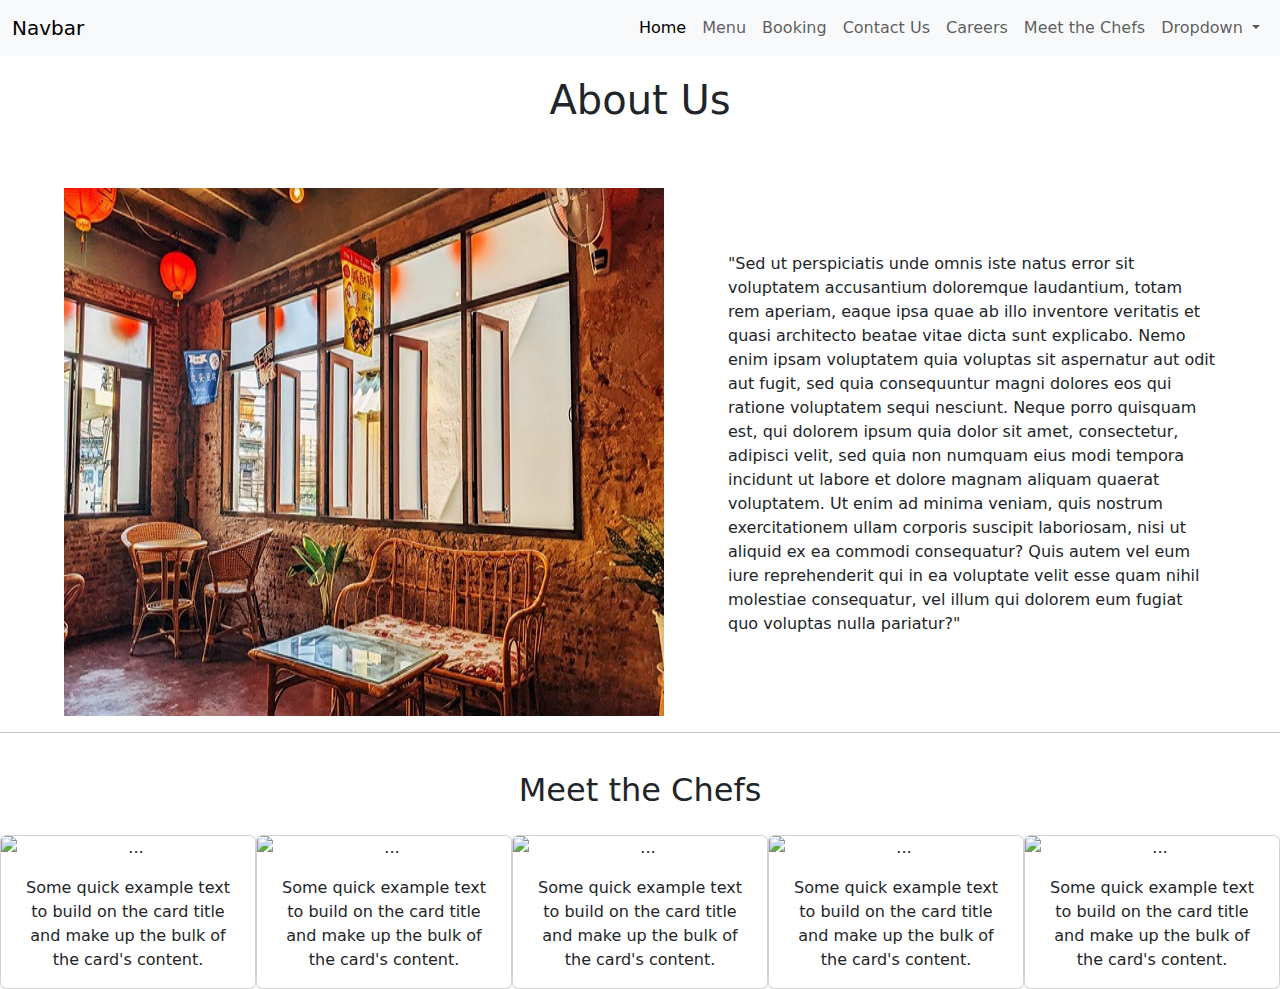
==== aboutus.html @ 8f41b7cf "About Us and Menu Page" ====
<!DOCTYPE html>
<html lang="en">

<head>
    <meta charset="UTF-8">
    <meta name="viewport" content="width=device-width, initial-scale=1.0">
    <title>Document</title>

    <!doctype html>
    <html lang="en">
    <link href="https://cdn.jsdelivr.net/npm/bootstrap@5.3.3/dist/css/bootstrap.min.css" rel="stylesheet"
        integrity="sha384-QWTKZyjpPEjISv5WaRU9OFeRpok6YctnYmDr5pNlyT2bRjXh0JMhjY6hW+ALEwIH" crossorigin="anonymous">
    <link rel="stylesheet" href="styles.css">
</head>

<body>
    <nav class="navbar navbar-expand-lg bg-body-tertiary ">
        <div class="container-fluid ">
          <a class="navbar-brand" href="#">Navbar</a>
          <button class="navbar-toggler" type="button" data-bs-toggle="collapse" data-bs-target="#navbarSupportedContent" aria-controls="navbarSupportedContent" aria-expanded="false" aria-label="Toggle navigation">
            <span class="navbar-toggler-icon"></span>
          </button>
          <div class="collapse navbar-collapse " id="navbarSupportedContent">
            <ul class="navbar-nav ms-auto mb-2 mb-lg-0 ">
              <li class="nav-item">
                <a class="nav-link active" aria-current="page" href="index.html">Home</a>
              </li>
              <li class="nav-item">
                <a class="nav-link" href="#">Menu</a>
              </li>
              <li class="nav-item">
                <a class="nav-link" href="#">Booking</a>
              </li>
              <li class="nav-item">
                <a class="nav-link" href="#">Contact Us</a>
              </li>
              <li class="nav-item">
                <a class="nav-link" href="#">Careers</a>
              </li>
              <li class="nav-item">
                <a class="nav-link" href="#">Meet the Chefs</a>
              </li>
              <li class="nav-item dropdown">
                <a class="nav-link dropdown-toggle" href="#" role="button" data-bs-toggle="dropdown" aria-expanded="false">
                  Dropdown
                </a>
                <ul class="dropdown-menu">
                  <li><a class="dropdown-item" href="#">Action</a></li>
                  <li><a class="dropdown-item" href="#">Another action</a></li>
                  <li><hr class="dropdown-divider"></li>
                  <li><a class="dropdown-item" href="#">Something else here</a></li>
                </ul>
              </li>
            </ul>
            
          </div>
        </div>
      </nav>
    
      <h1 id="about-us-title">About Us</h1>
    <!--main content-->
    <div id="aboutUs">
        <img src="images/restaurant.jpg" alt="" id="aboutUsRestaruant">
        <p>"Sed ut perspiciatis unde omnis iste natus error sit voluptatem accusantium doloremque laudantium, totam rem aperiam, eaque ipsa quae ab illo inventore veritatis et quasi architecto beatae vitae dicta sunt explicabo. Nemo enim ipsam voluptatem quia voluptas sit aspernatur aut odit aut fugit, sed quia consequuntur magni dolores eos qui ratione voluptatem sequi nesciunt. Neque porro quisquam est, qui dolorem ipsum quia dolor sit amet, consectetur, adipisci velit, sed quia non numquam eius modi tempora incidunt ut labore et dolore magnam aliquam quaerat voluptatem. Ut enim ad minima veniam, quis nostrum exercitationem ullam corporis suscipit laboriosam, nisi ut aliquid ex ea commodi consequatur? Quis autem vel eum iure reprehenderit qui in ea voluptate velit esse quam nihil molestiae consequatur, vel illum qui dolorem eum fugiat quo voluptas nulla pariatur?"</p>
    </div>

    <hr>
    <!--meet the chefs!-->
    <div id="meetTheChefs">
        <h2>Meet the Chefs</h2>
        <div id="chefs">
            <div class="card" style="width: 18rem;">
                <img src="..." class="card-img-top" alt="...">
                <div class="card-body">
                  <p class="card-text">Some quick example text to build on the card title and make up the bulk of the card's
                    content.</p>
                </div>
              </div>
              <div class="card" style="width: 18rem;">
                <img src="..." class="card-img-top" alt="...">
                <div class="card-body">
                  <p class="card-text">Some quick example text to build on the card title and make up the bulk of the card's
                    content.</p>
                </div>
              </div>
              <div class="card" style="width: 18rem;">
                <img src="..." class="card-img-top" alt="...">
                <div class="card-body">
                  <p class="card-text">Some quick example text to build on the card title and make up the bulk of the card's
                    content.</p>
                </div>
              </div>
              <div class="card" style="width: 18rem;">
                <img src="..." class="card-img-top" alt="...">
                <div class="card-body">
                  <p class="card-text">Some quick example text to build on the card title and make up the bulk of the card's
                    content.</p>
                </div>
              </div>
              <div class="card" style="width: 18rem;">
                <img src="..." class="card-img-top" alt="...">
                <div class="card-body">
                  <p class="card-text">Some quick example text to build on the card title and make up the bulk of the card's
                    content.</p>
                </div>
              </div>
        </div>
        
    </div>
      

    <script src="https://cdn.jsdelivr.net/npm/bootstrap@5.3.3/dist/js/bootstrap.bundle.min.js"
        integrity="sha384-YvpcrYf0tY3lHB60NNkmXc5s9fDVZLESaAA55NDzOxhy9GkcIdslK1eN7N6jIeHz"
        crossorigin="anonymous"></script>

    <script src="https://cdn.jsdelivr.net/npm/@popperjs/core@2.11.8/dist/umd/popper.min.js"
        integrity="sha384-I7E8VVD/ismYTF4hNIPjVp/Zjvgyol6VFvRkX/vR+Vc4jQkC+hVqc2pM8ODewa9r"
        crossorigin="anonymous"></script>
    <script src="https://cdn.jsdelivr.net/npm/bootstrap@5.3.3/dist/js/bootstrap.min.js"
        integrity="sha384-0pUGZvbkm6XF6gxjEnlmuGrJXVbNuzT9qBBavbLwCsOGabYfZo0T0to5eqruptLy"
        crossorigin="anonymous"></script>
</body>

</html>
---- styles.css ----
.navbar nav{
   flex-direction: column;
   justify-content: end;
}

.specials{
    display: flex;
    flex-direction: row;
    justify-content: space-between;
}

/*-----About Us Styles-----*/
#about-us-title{
    margin-top: 20px;
    text-align: center;
}
#aboutUs{
    display: flex;
    flex-direction: row;
    margin-top: 5%;
}

#aboutUs p{
    padding: 5%;
}

#aboutUs img{
    margin-left: 5%;
}

#meetTheChefs{
    margin-top: 3%;
    text-align: center;
}

#chefs{
    display: flex;
    flex-direction: row;
    justify-content: space-between;
}

/*-----Menu Styles-----*/
#menuCategories{
    text-align: center;
    margin: 5%;
   
}

#menuCategories button{
    margin: 15px;

}

#menu-appetizers, #menu-entrees, #menu-desserts, #menu-drinks, #menu-specials{
    display: flex;
    justify-content: space-evenly;
}

.menu-item{
    display: flex;
    flex-direction: row;
    border-left: green;
    justify-content: 1fr 2fr 1fr;
}

.menu-hr{
    border: none;
    border-top: 5px dotted black;
    width: 400px;
}

.price{
    margin-left:15px;
}

h2{
    text-align: center;
    margin-bottom: 2%;
}

.vl{
    border-left: 10px solid green;
    height: 500px;
    position: absolute;
    left: 50%;
    margin-left: -3px;
    top: 0;
}
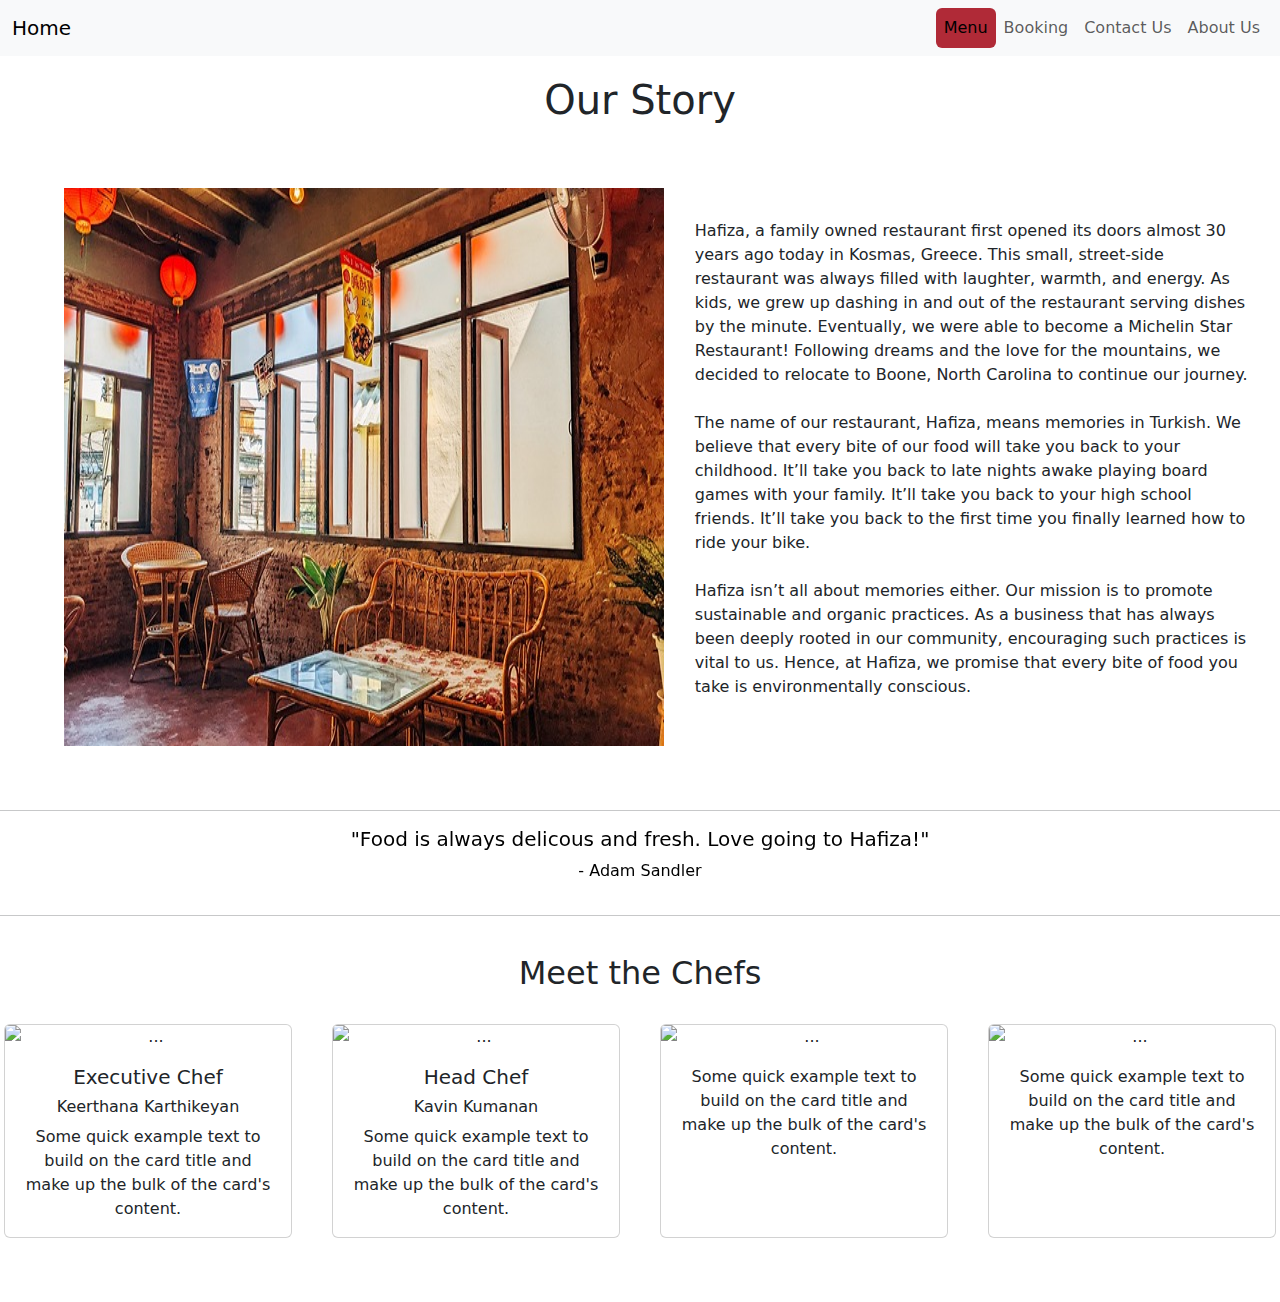
==== commit f809e3de: "Major Updates" ====
--- a/aboutus.html
+++ b/aboutus.html
@@ -14,78 +14,110 @@
 </head>
 
 <body>
-    <nav class="navbar navbar-expand-lg bg-body-tertiary ">
-        <div class="container-fluid ">
-          <a class="navbar-brand" href="#">Navbar</a>
-          <button class="navbar-toggler" type="button" data-bs-toggle="collapse" data-bs-target="#navbarSupportedContent" aria-controls="navbarSupportedContent" aria-expanded="false" aria-label="Toggle navigation">
-            <span class="navbar-toggler-icon"></span>
-          </button>
-          <div class="collapse navbar-collapse " id="navbarSupportedContent">
-            <ul class="navbar-nav ms-auto mb-2 mb-lg-0 ">
-              <li class="nav-item">
-                <a class="nav-link active" aria-current="page" href="index.html">Home</a>
-              </li>
-              <li class="nav-item">
-                <a class="nav-link" href="#">Menu</a>
-              </li>
-              <li class="nav-item">
-                <a class="nav-link" href="#">Booking</a>
-              </li>
-              <li class="nav-item">
-                <a class="nav-link" href="#">Contact Us</a>
-              </li>
-              <li class="nav-item">
-                <a class="nav-link" href="#">Careers</a>
-              </li>
-              <li class="nav-item">
-                <a class="nav-link" href="#">Meet the Chefs</a>
-              </li>
-              <li class="nav-item dropdown">
-                <a class="nav-link dropdown-toggle" href="#" role="button" data-bs-toggle="dropdown" aria-expanded="false">
-                  Dropdown
-                </a>
-                <ul class="dropdown-menu">
-                  <li><a class="dropdown-item" href="#">Action</a></li>
-                  <li><a class="dropdown-item" href="#">Another action</a></li>
-                  <li><hr class="dropdown-divider"></li>
-                  <li><a class="dropdown-item" href="#">Something else here</a></li>
-                </ul>
-              </li>
-            </ul>
-            
+  <nav class="navbar navbar-expand-lg bg-body-tertiary">
+    <div class="container-fluid">
+      <a class="navbar-brand" href="index.html">Home</a>
+      <button class="navbar-toggler" type="button" data-bs-toggle="collapse" data-bs-target="#navbarNav" aria-controls="navbarNav" aria-expanded="false" aria-label="Toggle navigation">
+        <span class="navbar-toggler-icon"></span>
+      </button>
+      <div class="collapse navbar-collapse justify-content-end" id="navbarNav">
+        <ul class="navbar-nav nav justify-content-end">
+          <li class="nav-item">
+            <a class="nav-link active btn btn-danger" aria-current="page" href="menu.html">Menu</a>
+          </li>
+          <li class="nav-item">
+            <a class="nav-link btn btn-danger" href="book.html">Booking</a>
+          </li>
+          <li class="nav-item">
+            <a class="nav-link btn btn-danger" href="contact.html"> Contact Us</a>
+          </li>
+          <li class="nav-item">
+            <a class="nav-link btn btn-danger" href="aboutus.html"> About Us</a>
+          </li>
+        </ul>
+      </div>
+    </div>
+  </nav>
+    
+      <h1 id="about-us-title">Our Story</h1>
+    <!-- main content-->
+    <div id="aboutUs">
+        <img src="images/restaurant.jpg" alt="" id="aboutUsRestaruant">
+        <div>
+          <p>Hafiza, a family owned restaurant first opened its doors almost 30 years ago today in Kosmas, Greece. This small, street-side restaurant was always filled with laughter, warmth, and energy. As kids, we grew up dashing in and out of the restaurant serving dishes by the minute. Eventually, we were able to become a Michelin Star Restaurant! Following dreams and the love for the mountains, we decided to relocate to Boone, North Carolina to continue our journey. 
+            <br>
+            <br>
+            The name of our restaurant, Hafiza, means memories in Turkish. We believe that every bite of our food will take you back to your childhood. It’ll take you back to late nights awake playing board games with your family. It’ll take you back to your high school friends. It’ll take you back to the first time you finally learned how to ride your bike.
+            <br>
+            <br>
+            Hafiza isn’t all about memories either. Our mission is to promote sustainable and organic practices. As a business that has always been deeply rooted in our community, encouraging such practices is vital to us. Hence, at Hafiza, we promise that every bite of food you take is environmentally conscious. 
+        </div>
+        
+
+    </div>
+    <br>
+    <br>
+    <hr>
+
+    <div id="carouselExampleAutoplaying" class="carousel slide" data-bs-ride="carousel">
+      <div class="carousel-inner">
+        <div class="carousel-item" data-bs-interval="3000">
+          <div class="carousel-caption d-md-block">
+            <h5>Every time I visit Hafiza, I leave smiling thinking about one old memory or another. The food here is no joke! I definitely recommend.</h5>
+            <p>- Jane Doe</p>
           </div>
         </div>
-      </nav>
-    
-      <h1 id="about-us-title">About Us</h1>
-    <!--main content-->
-    <div id="aboutUs">
-        <img src="images/restaurant.jpg" alt="" id="aboutUsRestaruant">
-        <p>"Sed ut perspiciatis unde omnis iste natus error sit voluptatem accusantium doloremque laudantium, totam rem aperiam, eaque ipsa quae ab illo inventore veritatis et quasi architecto beatae vitae dicta sunt explicabo. Nemo enim ipsam voluptatem quia voluptas sit aspernatur aut odit aut fugit, sed quia consequuntur magni dolores eos qui ratione voluptatem sequi nesciunt. Neque porro quisquam est, qui dolorem ipsum quia dolor sit amet, consectetur, adipisci velit, sed quia non numquam eius modi tempora incidunt ut labore et dolore magnam aliquam quaerat voluptatem. Ut enim ad minima veniam, quis nostrum exercitationem ullam corporis suscipit laboriosam, nisi ut aliquid ex ea commodi consequatur? Quis autem vel eum iure reprehenderit qui in ea voluptate velit esse quam nihil molestiae consequatur, vel illum qui dolorem eum fugiat quo voluptas nulla pariatur?"</p>
+        <div class="carousel-item active" data-bs-interval="3000">
+          <div class="carousel-caption d-md-block">
+            <h5>"Food is always delicous and fresh. Love going to Hafiza!"</h5>
+            <p>- Adam Sandler</p>
+          </div>
+        </div>
+        <div class="carousel-item" data-bs-interval="3000">
+          <div class="carousel-caption d-md-block">
+            <h5>The Mediterranean spelt-stuffed peppers appetizer is to die for!!</h5>
+            <p>- Tom Holland</p>
+          </div>
+        </div>
+        <div class="carousel-item" data-bs-interval="3000">
+          <div class="carousel-caption d-md-block">
+            <h5>My family has been coming here for years...each experience is always better than our last visit...</h5>
+            <p>- John Doe</p>
+          </div>
+        </div>
+        
+      </div>
+      <button class="carousel-control-prev" type="button" data-bs-target="#carouselExampleAutoplaying" data-bs-slide="prev">
+        <span class="carousel-control-prev-icon" aria-hidden="true"></span>
+        <span class="visually-hidden">Previous</span>
+      </button>
+      <button class="carousel-control-next" type="button" data-bs-target="#carouselExampleAutoplaying" data-bs-slide="next">
+        <span class="carousel-control-next-icon" aria-hidden="true"></span>
+        <span class="visually-hidden">Next</span>
+      </button>
     </div>
 
     <hr>
     <!--meet the chefs!-->
     <div id="meetTheChefs">
         <h2>Meet the Chefs</h2>
+        <br>
         <div id="chefs">
-            <div class="card" style="width: 18rem;">
+              <div class="card" style="width: 18rem;">
                 <img src="..." class="card-img-top" alt="...">
                 <div class="card-body">
+                  <h5>Executive Chef</h5>
+                  <h6>Keerthana Karthikeyan</h6>
                   <p class="card-text">Some quick example text to build on the card title and make up the bulk of the card's
                     content.</p>
                 </div>
               </div>
+
               <div class="card" style="width: 18rem;">
                 <img src="..." class="card-img-top" alt="...">
                 <div class="card-body">
-                  <p class="card-text">Some quick example text to build on the card title and make up the bulk of the card's
-                    content.</p>
-                </div>
-              </div>
-              <div class="card" style="width: 18rem;">
-                <img src="..." class="card-img-top" alt="...">
-                <div class="card-body">
+                  <h5>Head Chef</h5>
+                  <h6>Kavin Kumanan</h6>
                   <p class="card-text">Some quick example text to build on the card title and make up the bulk of the card's
                     content.</p>
                 </div>
--- a/styles.css
+++ b/styles.css
@@ -1,3 +1,7 @@
+*{
+    
+}
+
 .navbar nav{
    flex-direction: column;
    justify-content: end;
@@ -36,53 +40,160 @@
 #chefs{
     display: flex;
     flex-direction: row;
-    justify-content: space-between;
+    justify-content:center;
+    gap: 40px;
+    margin-bottom: 5%;
 }
 
-/*-----Menu Styles-----*/
-#menuCategories{
-    text-align: center;
-    margin: 5%;
-   
+.carousel-caption{
+    position: static;
+    color: black;
+    margin: 0;
+    padding: 0;
 }
 
-#menuCategories button{
-    margin: 15px;
-
+#chefs div:hover{
+    box-shadow: 10px 10px #3A86FF;
+    
 }
 
-#menu-appetizers, #menu-entrees, #menu-desserts, #menu-drinks, #menu-specials{
+
+
+/*-----Booking Styles-----*/
+#booking-elements{
     display: flex;
+    flex-direction: row;
     justify-content: space-evenly;
+    height: 100%;
+    margin-top: 5%;
 }
 
-.menu-item{
-    display: flex;
-    flex-direction: row;
-    border-left: green;
-    justify-content: 1fr 2fr 1fr;
+#booking-elements div{
+    width: 33.33%;
+    padding: 30px;
+    text-align: center;
+    height: 70vh;
 }
 
-.menu-hr{
-    border: none;
-    border-top: 5px dotted black;
-    width: 400px;
+#booking-elements h3{
+    margin-top: 5%;
+    padding: 10px;
+    margin-bottom: 5%;
 }
 
-.price{
-    margin-left:15px;
+#reservations{
+    background-color: #3A86FF;
+}
+#reservations h3{
+    /* background-color: #70b3e3; */
+    background-color: #F6E8C3;
 }
 
-h2{
-    text-align: center;
-    margin-bottom: 2%;
+#reservations p{
+    /* background-color: #70b3e3; */
+    color: white;
 }
 
-.vl{
-    border-left: 10px solid green;
-    height: 500px;
+#reservations button:hover{
+    border-color: #F6E8C3;
+    border-width: 5px;
+}
+
+#reservations button:focus{
+    outline: none;
+}
+
+#events{
+    background-color: #F6E8C3;
+}
+
+#events h3{
+    background-color: #3A86FF;
+}
+
+#events button:hover{
+    border-color: #3A86FF;
+    border-width: 5px;
+}
+
+#events button:focus{
+    outline: none;
+}
+
+#catering{
+    background-color: #3A86FF;
+}
+#catering h3{
+    /* background-color: #70b3e3; */
+    background-color: #F6E8C3;
+}
+
+#catering p{
+    /* background-color: #70b3e3; */
+    color: white;
+}
+
+#catering button:hover{
+    border-color: #F6E8C3;
+    border-width: 5px;
+}
+
+#catering button:focus{
+    outline: none;
+}
+
+#booking-elements button{
+    background-color:#1E3A5F;
+    color: white;
+    margin-top: 5%;
+    padding: 20px;
+    border-radius: 10px;
+    cursor: pointer;
+}
+
+.container{
+    width: 100%;
+    height: 100%;
+    display: flex;
+    align-items: center;
+    justify-content: center;
+}
+
+.popup{
+    width: 800px;
+    background-color: #1E3A5F;
+    border-radius: 6px;
     position: absolute;
+    top: 0;
     left: 50%;
-    margin-left: -3px;
-    top: 0;
+    transform: translate(-50%, -50%) scale(0.1);
+    text-align: center;
+    padding: 0 30px 30px;
+    color: white;
+    visibility: hidden;
+    transition: transform 0.4s, top 0.4s;
+}
+
+.open-popup{
+    visibility: visible;
+    top: 50%;
+    transform: translate(-50%, -50%) scale(1);
+}
+
+.popup h2{
+    font-size: 38px;
+    font-weight: 500;
+    margin: 30px 0 10px;
+}
+
+.popup button{
+    width: 100%;
+    margin-top: 50px;
+    padding: 10px 0;
+    background-color: #F6E8C3;
+    color: #1E3A5F;
+    outline: none;
+    font-size:18px;
+    border-radius: 4px;
+    cursor: pointer;
 }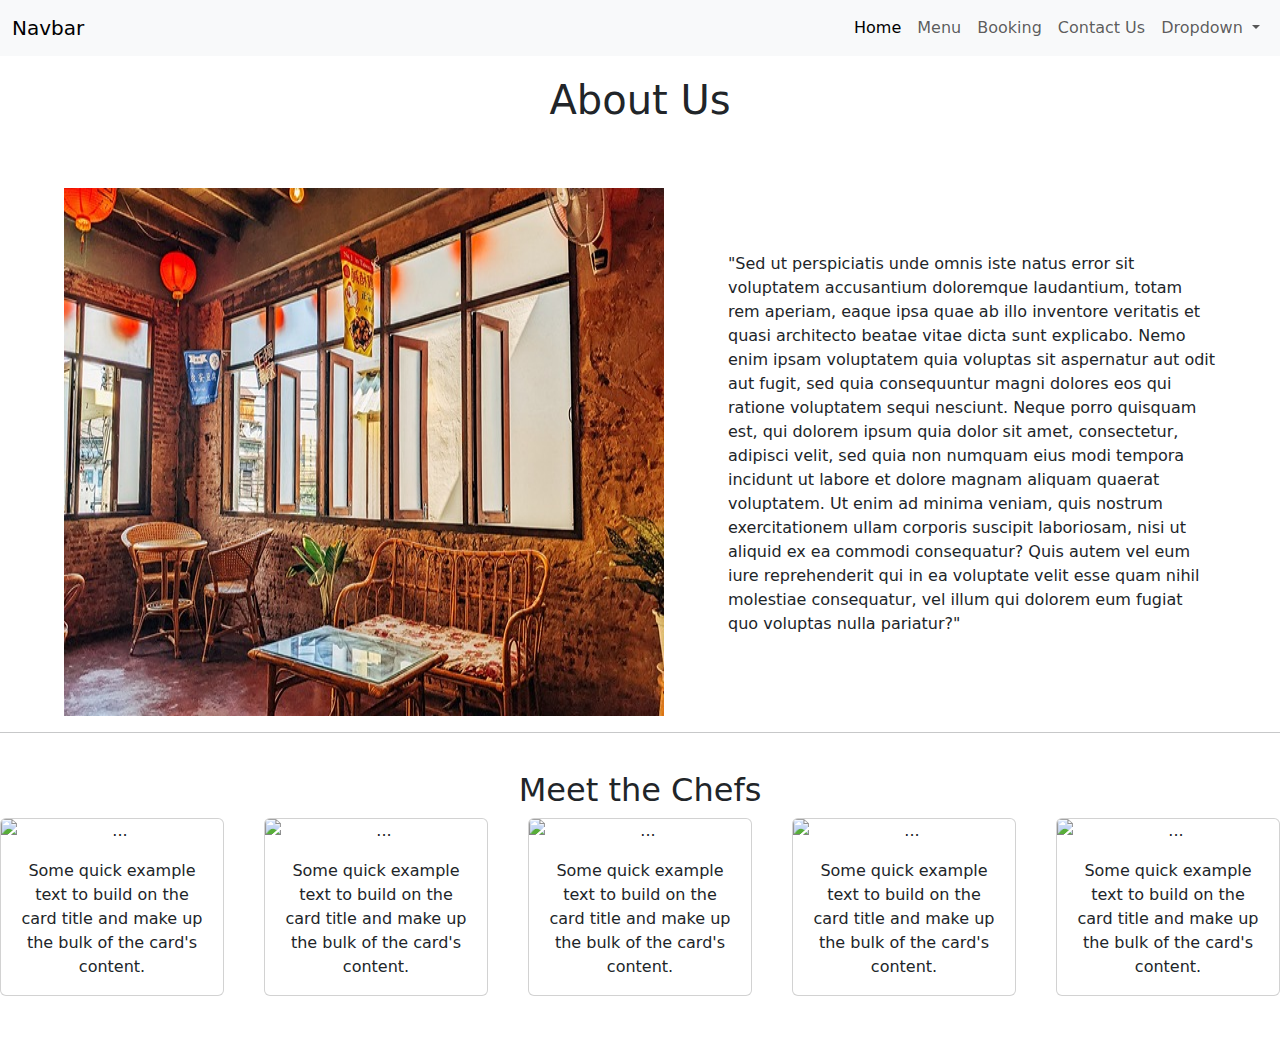
==== commit c139799f: "- Changes to home and contact page" ====
--- a/aboutus.html
+++ b/aboutus.html
@@ -14,110 +14,72 @@
 </head>
 
 <body>
-  <nav class="navbar navbar-expand-lg bg-body-tertiary">
-    <div class="container-fluid">
-      <a class="navbar-brand" href="index.html">Home</a>
-      <button class="navbar-toggler" type="button" data-bs-toggle="collapse" data-bs-target="#navbarNav" aria-controls="navbarNav" aria-expanded="false" aria-label="Toggle navigation">
-        <span class="navbar-toggler-icon"></span>
-      </button>
-      <div class="collapse navbar-collapse justify-content-end" id="navbarNav">
-        <ul class="navbar-nav nav justify-content-end">
-          <li class="nav-item">
-            <a class="nav-link active btn btn-danger" aria-current="page" href="menu.html">Menu</a>
-          </li>
-          <li class="nav-item">
-            <a class="nav-link btn btn-danger" href="book.html">Booking</a>
-          </li>
-          <li class="nav-item">
-            <a class="nav-link btn btn-danger" href="contact.html"> Contact Us</a>
-          </li>
-          <li class="nav-item">
-            <a class="nav-link btn btn-danger" href="aboutus.html"> About Us</a>
-          </li>
-        </ul>
-      </div>
-    </div>
-  </nav>
+    <nav class="navbar navbar-expand-lg bg-body-tertiary ">
+        <div class="container-fluid ">
+          <a class="navbar-brand" href="#">Navbar</a>
+          <button class="navbar-toggler" type="button" data-bs-toggle="collapse" data-bs-target="#navbarSupportedContent" aria-controls="navbarSupportedContent" aria-expanded="false" aria-label="Toggle navigation">
+            <span class="navbar-toggler-icon"></span>
+          </button>
+          <div class="collapse navbar-collapse " id="navbarSupportedContent">
+            <ul class="navbar-nav ms-auto mb-2 mb-lg-0 ">
+              <li class="nav-item">
+                <a class="nav-link active" aria-current="page" href="index.html">Home</a>
+              </li>
+              <li class="nav-item">
+                <a class="nav-link" href="#">Menu</a>
+              </li>
+              <li class="nav-item">
+                <a class="nav-link" href="#">Booking</a>
+              </li>
+              <li class="nav-item">
+                <a class="nav-link" href="#">Contact Us</a>
+              </li>
+              <li class="nav-item dropdown">
+                <a class="nav-link dropdown-toggle" href="#" role="button" data-bs-toggle="dropdown" aria-expanded="false">
+                  Dropdown
+                </a>
+                <ul class="dropdown-menu">
+                  <li><a class="dropdown-item" href="#">Action</a></li>
+                  <li><a class="dropdown-item" href="#">Another action</a></li>
+                  <li><hr class="dropdown-divider"></li>
+                  <li><a class="dropdown-item" href="#">Something else here</a></li>
+                </ul>
+              </li>
+            </ul>
+            
+          </div>
+        </div>
+      </nav>
     
-      <h1 id="about-us-title">Our Story</h1>
-    <!-- main content-->
+      <h1 id="about-us-title">About Us</h1>
+    <!--main content-->
     <div id="aboutUs">
         <img src="images/restaurant.jpg" alt="" id="aboutUsRestaruant">
-        <div>
-          <p>Hafiza, a family owned restaurant first opened its doors almost 30 years ago today in Kosmas, Greece. This small, street-side restaurant was always filled with laughter, warmth, and energy. As kids, we grew up dashing in and out of the restaurant serving dishes by the minute. Eventually, we were able to become a Michelin Star Restaurant! Following dreams and the love for the mountains, we decided to relocate to Boone, North Carolina to continue our journey. 
-            <br>
-            <br>
-            The name of our restaurant, Hafiza, means memories in Turkish. We believe that every bite of our food will take you back to your childhood. It’ll take you back to late nights awake playing board games with your family. It’ll take you back to your high school friends. It’ll take you back to the first time you finally learned how to ride your bike.
-            <br>
-            <br>
-            Hafiza isn’t all about memories either. Our mission is to promote sustainable and organic practices. As a business that has always been deeply rooted in our community, encouraging such practices is vital to us. Hence, at Hafiza, we promise that every bite of food you take is environmentally conscious. 
-        </div>
-        
-
-    </div>
-    <br>
-    <br>
-    <hr>
-
-    <div id="carouselExampleAutoplaying" class="carousel slide" data-bs-ride="carousel">
-      <div class="carousel-inner">
-        <div class="carousel-item" data-bs-interval="3000">
-          <div class="carousel-caption d-md-block">
-            <h5>Every time I visit Hafiza, I leave smiling thinking about one old memory or another. The food here is no joke! I definitely recommend.</h5>
-            <p>- Jane Doe</p>
-          </div>
-        </div>
-        <div class="carousel-item active" data-bs-interval="3000">
-          <div class="carousel-caption d-md-block">
-            <h5>"Food is always delicous and fresh. Love going to Hafiza!"</h5>
-            <p>- Adam Sandler</p>
-          </div>
-        </div>
-        <div class="carousel-item" data-bs-interval="3000">
-          <div class="carousel-caption d-md-block">
-            <h5>The Mediterranean spelt-stuffed peppers appetizer is to die for!!</h5>
-            <p>- Tom Holland</p>
-          </div>
-        </div>
-        <div class="carousel-item" data-bs-interval="3000">
-          <div class="carousel-caption d-md-block">
-            <h5>My family has been coming here for years...each experience is always better than our last visit...</h5>
-            <p>- John Doe</p>
-          </div>
-        </div>
-        
-      </div>
-      <button class="carousel-control-prev" type="button" data-bs-target="#carouselExampleAutoplaying" data-bs-slide="prev">
-        <span class="carousel-control-prev-icon" aria-hidden="true"></span>
-        <span class="visually-hidden">Previous</span>
-      </button>
-      <button class="carousel-control-next" type="button" data-bs-target="#carouselExampleAutoplaying" data-bs-slide="next">
-        <span class="carousel-control-next-icon" aria-hidden="true"></span>
-        <span class="visually-hidden">Next</span>
-      </button>
+        <p>"Sed ut perspiciatis unde omnis iste natus error sit voluptatem accusantium doloremque laudantium, totam rem aperiam, eaque ipsa quae ab illo inventore veritatis et quasi architecto beatae vitae dicta sunt explicabo. Nemo enim ipsam voluptatem quia voluptas sit aspernatur aut odit aut fugit, sed quia consequuntur magni dolores eos qui ratione voluptatem sequi nesciunt. Neque porro quisquam est, qui dolorem ipsum quia dolor sit amet, consectetur, adipisci velit, sed quia non numquam eius modi tempora incidunt ut labore et dolore magnam aliquam quaerat voluptatem. Ut enim ad minima veniam, quis nostrum exercitationem ullam corporis suscipit laboriosam, nisi ut aliquid ex ea commodi consequatur? Quis autem vel eum iure reprehenderit qui in ea voluptate velit esse quam nihil molestiae consequatur, vel illum qui dolorem eum fugiat quo voluptas nulla pariatur?"</p>
     </div>
 
     <hr>
     <!--meet the chefs!-->
     <div id="meetTheChefs">
         <h2>Meet the Chefs</h2>
-        <br>
         <div id="chefs">
-              <div class="card" style="width: 18rem;">
+            <div class="card" style="width: 18rem;">
                 <img src="..." class="card-img-top" alt="...">
                 <div class="card-body">
-                  <h5>Executive Chef</h5>
-                  <h6>Keerthana Karthikeyan</h6>
                   <p class="card-text">Some quick example text to build on the card title and make up the bulk of the card's
                     content.</p>
                 </div>
               </div>
-
               <div class="card" style="width: 18rem;">
                 <img src="..." class="card-img-top" alt="...">
                 <div class="card-body">
-                  <h5>Head Chef</h5>
-                  <h6>Kavin Kumanan</h6>
+                  <p class="card-text">Some quick example text to build on the card title and make up the bulk of the card's
+                    content.</p>
+                </div>
+              </div>
+              <div class="card" style="width: 18rem;">
+                <img src="..." class="card-img-top" alt="...">
+                <div class="card-body">
                   <p class="card-text">Some quick example text to build on the card title and make up the bulk of the card's
                     content.</p>
                 </div>
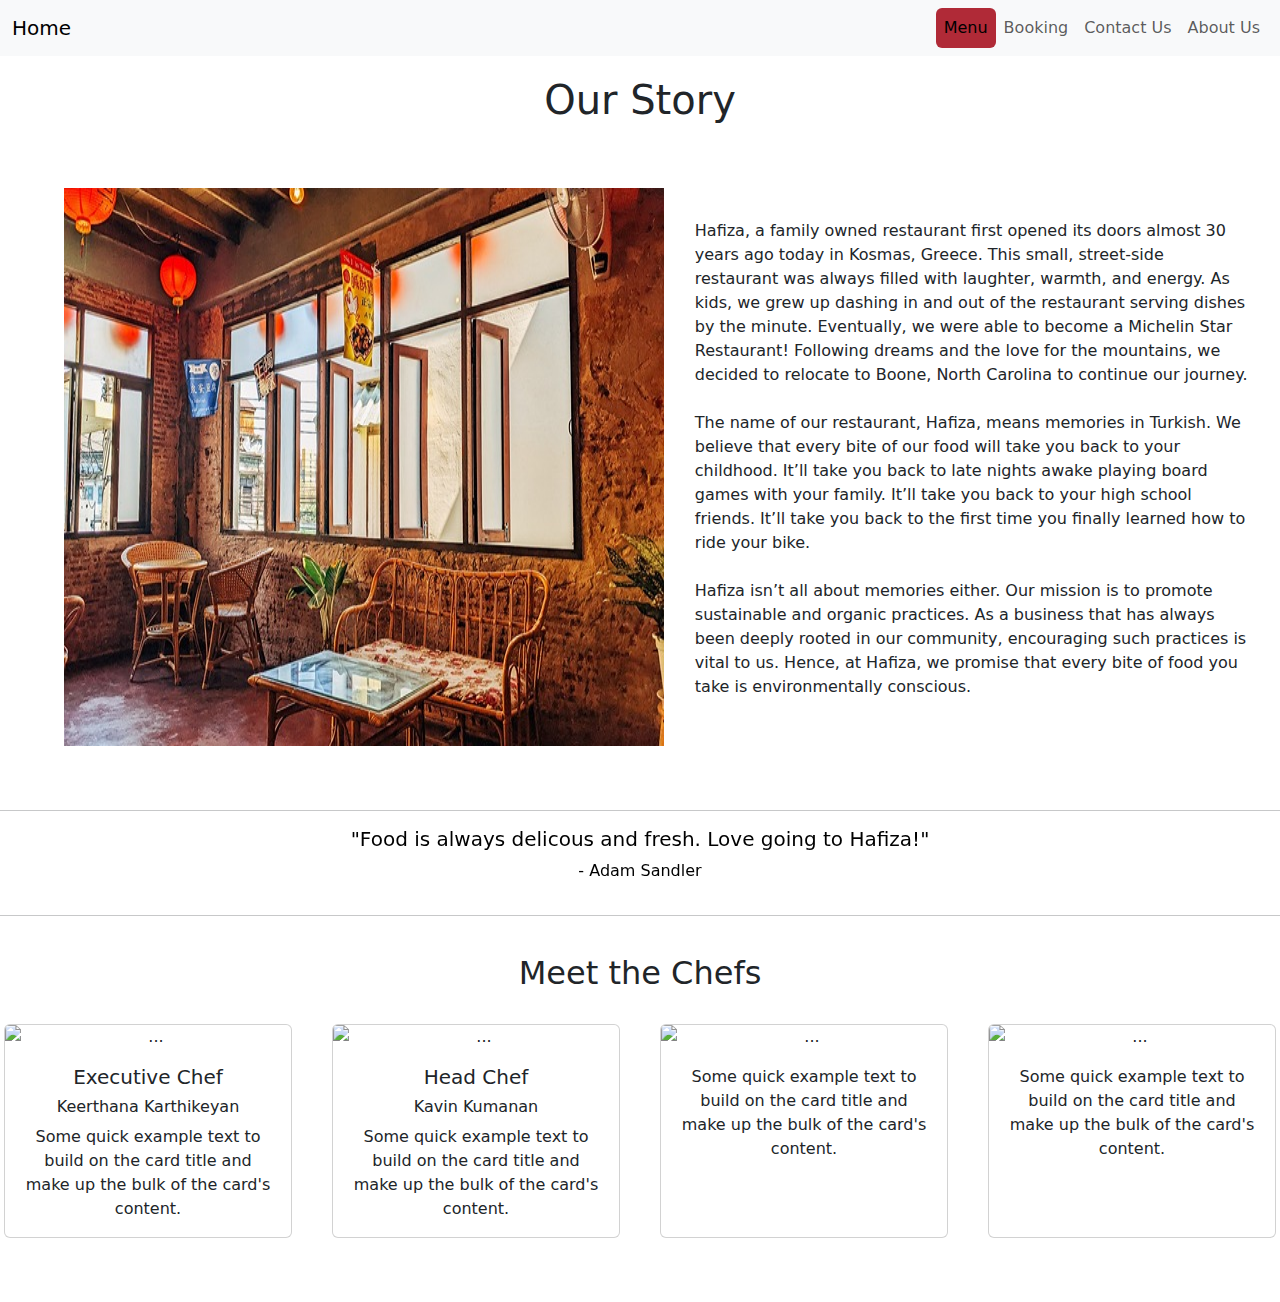
==== commit 646d9016: "Merge branch 'main' of https://github.com/Ungaurdable/tsa-webmaster" ====
--- a/aboutus.html
+++ b/aboutus.html
@@ -14,72 +14,110 @@
 </head>
 
 <body>
-    <nav class="navbar navbar-expand-lg bg-body-tertiary ">
-        <div class="container-fluid ">
-          <a class="navbar-brand" href="#">Navbar</a>
-          <button class="navbar-toggler" type="button" data-bs-toggle="collapse" data-bs-target="#navbarSupportedContent" aria-controls="navbarSupportedContent" aria-expanded="false" aria-label="Toggle navigation">
-            <span class="navbar-toggler-icon"></span>
-          </button>
-          <div class="collapse navbar-collapse " id="navbarSupportedContent">
-            <ul class="navbar-nav ms-auto mb-2 mb-lg-0 ">
-              <li class="nav-item">
-                <a class="nav-link active" aria-current="page" href="index.html">Home</a>
-              </li>
-              <li class="nav-item">
-                <a class="nav-link" href="#">Menu</a>
-              </li>
-              <li class="nav-item">
-                <a class="nav-link" href="#">Booking</a>
-              </li>
-              <li class="nav-item">
-                <a class="nav-link" href="#">Contact Us</a>
-              </li>
-              <li class="nav-item dropdown">
-                <a class="nav-link dropdown-toggle" href="#" role="button" data-bs-toggle="dropdown" aria-expanded="false">
-                  Dropdown
-                </a>
-                <ul class="dropdown-menu">
-                  <li><a class="dropdown-item" href="#">Action</a></li>
-                  <li><a class="dropdown-item" href="#">Another action</a></li>
-                  <li><hr class="dropdown-divider"></li>
-                  <li><a class="dropdown-item" href="#">Something else here</a></li>
-                </ul>
-              </li>
-            </ul>
-            
+  <nav class="navbar navbar-expand-lg bg-body-tertiary">
+    <div class="container-fluid">
+      <a class="navbar-brand" href="index.html">Home</a>
+      <button class="navbar-toggler" type="button" data-bs-toggle="collapse" data-bs-target="#navbarNav" aria-controls="navbarNav" aria-expanded="false" aria-label="Toggle navigation">
+        <span class="navbar-toggler-icon"></span>
+      </button>
+      <div class="collapse navbar-collapse justify-content-end" id="navbarNav">
+        <ul class="navbar-nav nav justify-content-end">
+          <li class="nav-item">
+            <a class="nav-link active btn btn-danger" aria-current="page" href="menu.html">Menu</a>
+          </li>
+          <li class="nav-item">
+            <a class="nav-link btn btn-danger" href="book.html">Booking</a>
+          </li>
+          <li class="nav-item">
+            <a class="nav-link btn btn-danger" href="contact.html"> Contact Us</a>
+          </li>
+          <li class="nav-item">
+            <a class="nav-link btn btn-danger" href="aboutus.html"> About Us</a>
+          </li>
+        </ul>
+      </div>
+    </div>
+  </nav>
+    
+      <h1 id="about-us-title">Our Story</h1>
+    <!-- main content-->
+    <div id="aboutUs">
+        <img src="images/restaurant.jpg" alt="" id="aboutUsRestaruant">
+        <div>
+          <p>Hafiza, a family owned restaurant first opened its doors almost 30 years ago today in Kosmas, Greece. This small, street-side restaurant was always filled with laughter, warmth, and energy. As kids, we grew up dashing in and out of the restaurant serving dishes by the minute. Eventually, we were able to become a Michelin Star Restaurant! Following dreams and the love for the mountains, we decided to relocate to Boone, North Carolina to continue our journey. 
+            <br>
+            <br>
+            The name of our restaurant, Hafiza, means memories in Turkish. We believe that every bite of our food will take you back to your childhood. It’ll take you back to late nights awake playing board games with your family. It’ll take you back to your high school friends. It’ll take you back to the first time you finally learned how to ride your bike.
+            <br>
+            <br>
+            Hafiza isn’t all about memories either. Our mission is to promote sustainable and organic practices. As a business that has always been deeply rooted in our community, encouraging such practices is vital to us. Hence, at Hafiza, we promise that every bite of food you take is environmentally conscious. 
+        </div>
+        
+
+    </div>
+    <br>
+    <br>
+    <hr>
+
+    <div id="carouselExampleAutoplaying" class="carousel slide" data-bs-ride="carousel">
+      <div class="carousel-inner">
+        <div class="carousel-item" data-bs-interval="3000">
+          <div class="carousel-caption d-md-block">
+            <h5>Every time I visit Hafiza, I leave smiling thinking about one old memory or another. The food here is no joke! I definitely recommend.</h5>
+            <p>- Jane Doe</p>
           </div>
         </div>
-      </nav>
-    
-      <h1 id="about-us-title">About Us</h1>
-    <!--main content-->
-    <div id="aboutUs">
-        <img src="images/restaurant.jpg" alt="" id="aboutUsRestaruant">
-        <p>"Sed ut perspiciatis unde omnis iste natus error sit voluptatem accusantium doloremque laudantium, totam rem aperiam, eaque ipsa quae ab illo inventore veritatis et quasi architecto beatae vitae dicta sunt explicabo. Nemo enim ipsam voluptatem quia voluptas sit aspernatur aut odit aut fugit, sed quia consequuntur magni dolores eos qui ratione voluptatem sequi nesciunt. Neque porro quisquam est, qui dolorem ipsum quia dolor sit amet, consectetur, adipisci velit, sed quia non numquam eius modi tempora incidunt ut labore et dolore magnam aliquam quaerat voluptatem. Ut enim ad minima veniam, quis nostrum exercitationem ullam corporis suscipit laboriosam, nisi ut aliquid ex ea commodi consequatur? Quis autem vel eum iure reprehenderit qui in ea voluptate velit esse quam nihil molestiae consequatur, vel illum qui dolorem eum fugiat quo voluptas nulla pariatur?"</p>
+        <div class="carousel-item active" data-bs-interval="3000">
+          <div class="carousel-caption d-md-block">
+            <h5>"Food is always delicous and fresh. Love going to Hafiza!"</h5>
+            <p>- Adam Sandler</p>
+          </div>
+        </div>
+        <div class="carousel-item" data-bs-interval="3000">
+          <div class="carousel-caption d-md-block">
+            <h5>The Mediterranean spelt-stuffed peppers appetizer is to die for!!</h5>
+            <p>- Tom Holland</p>
+          </div>
+        </div>
+        <div class="carousel-item" data-bs-interval="3000">
+          <div class="carousel-caption d-md-block">
+            <h5>My family has been coming here for years...each experience is always better than our last visit...</h5>
+            <p>- John Doe</p>
+          </div>
+        </div>
+        
+      </div>
+      <button class="carousel-control-prev" type="button" data-bs-target="#carouselExampleAutoplaying" data-bs-slide="prev">
+        <span class="carousel-control-prev-icon" aria-hidden="true"></span>
+        <span class="visually-hidden">Previous</span>
+      </button>
+      <button class="carousel-control-next" type="button" data-bs-target="#carouselExampleAutoplaying" data-bs-slide="next">
+        <span class="carousel-control-next-icon" aria-hidden="true"></span>
+        <span class="visually-hidden">Next</span>
+      </button>
     </div>
 
     <hr>
     <!--meet the chefs!-->
     <div id="meetTheChefs">
         <h2>Meet the Chefs</h2>
+        <br>
         <div id="chefs">
-            <div class="card" style="width: 18rem;">
+              <div class="card" style="width: 18rem;">
                 <img src="..." class="card-img-top" alt="...">
                 <div class="card-body">
+                  <h5>Executive Chef</h5>
+                  <h6>Keerthana Karthikeyan</h6>
                   <p class="card-text">Some quick example text to build on the card title and make up the bulk of the card's
                     content.</p>
                 </div>
               </div>
+
               <div class="card" style="width: 18rem;">
                 <img src="..." class="card-img-top" alt="...">
                 <div class="card-body">
-                  <p class="card-text">Some quick example text to build on the card title and make up the bulk of the card's
-                    content.</p>
-                </div>
-              </div>
-              <div class="card" style="width: 18rem;">
-                <img src="..." class="card-img-top" alt="...">
-                <div class="card-body">
+                  <h5>Head Chef</h5>
+                  <h6>Kavin Kumanan</h6>
                   <p class="card-text">Some quick example text to build on the card title and make up the bulk of the card's
                     content.</p>
                 </div>
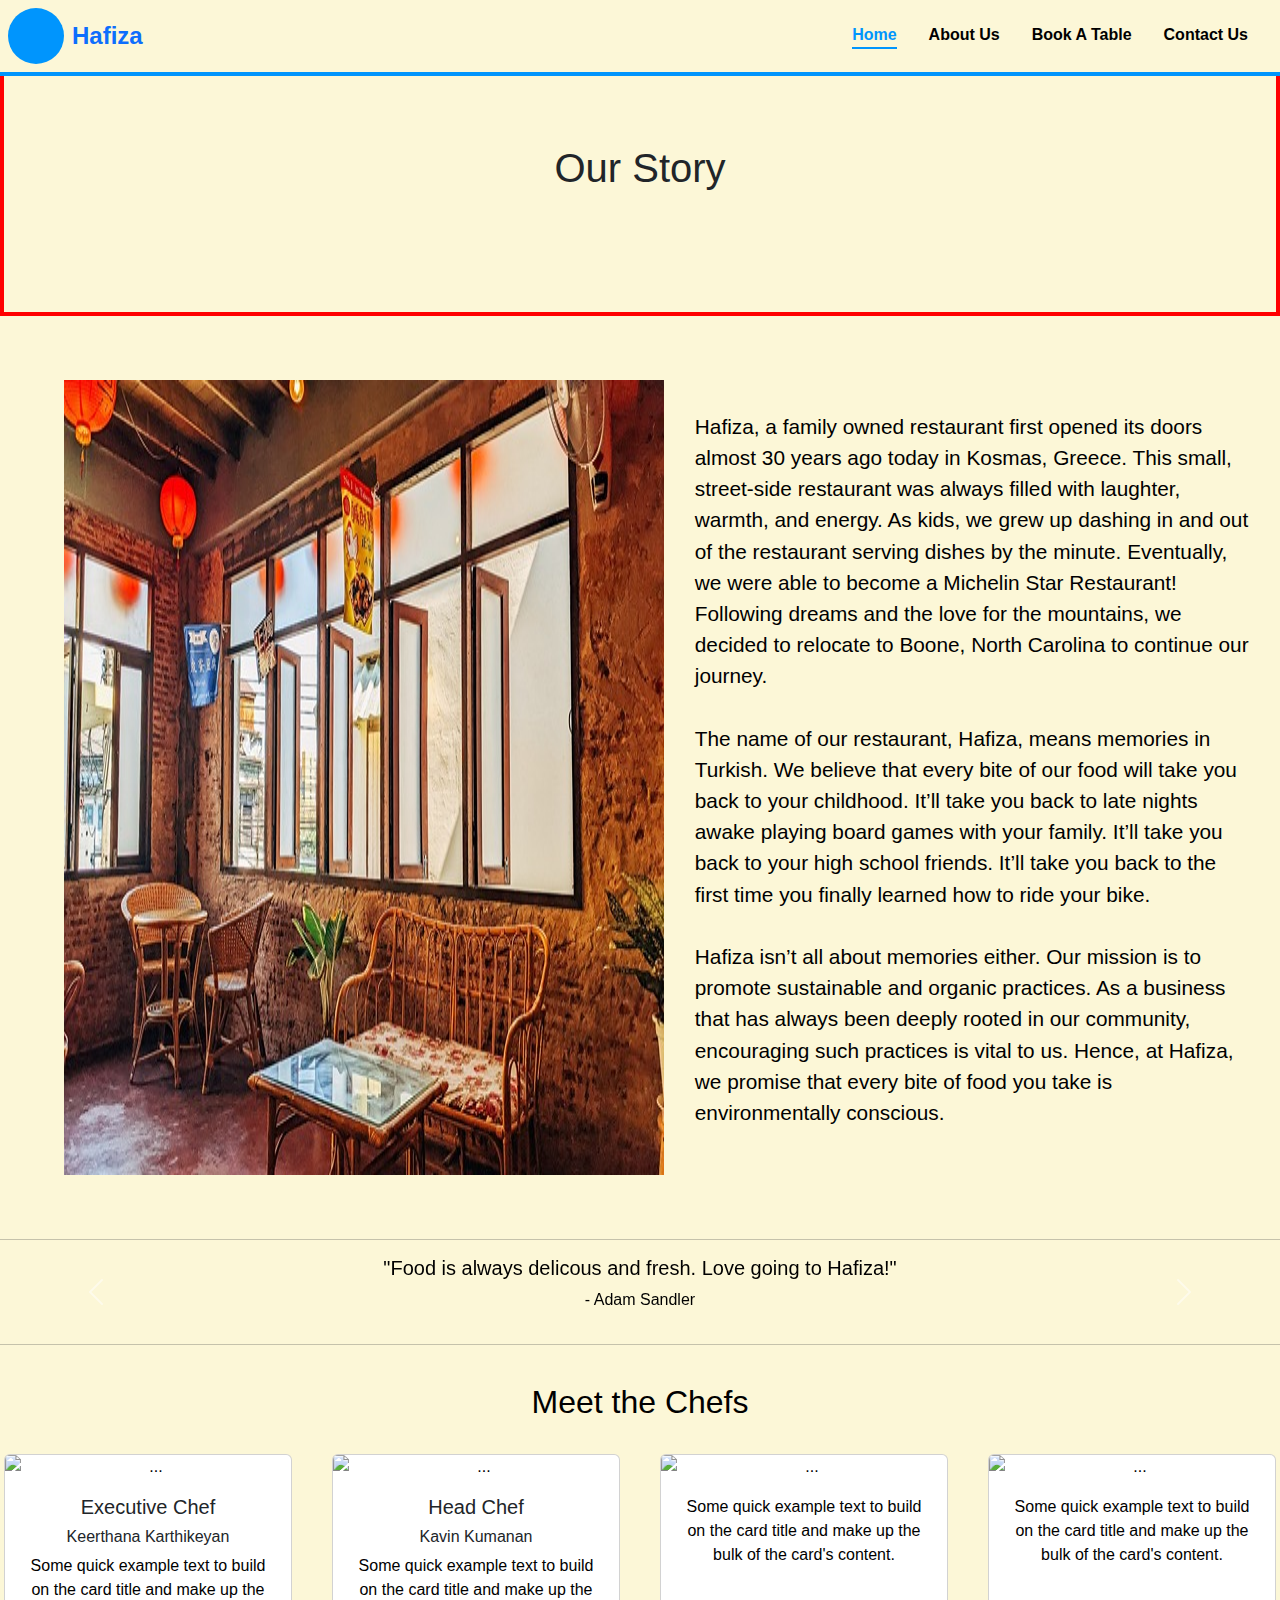
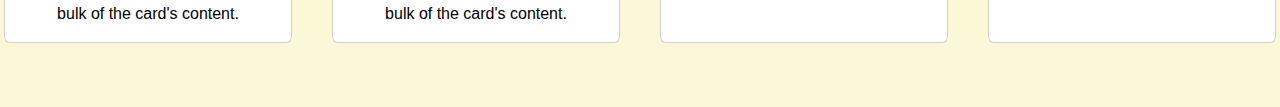
==== commit d6d6ee1a: "Final styles" ====
--- a/aboutus.html
+++ b/aboutus.html
@@ -10,35 +10,76 @@
     <html lang="en">
     <link href="https://cdn.jsdelivr.net/npm/bootstrap@5.3.3/dist/css/bootstrap.min.css" rel="stylesheet"
         integrity="sha384-QWTKZyjpPEjISv5WaRU9OFeRpok6YctnYmDr5pNlyT2bRjXh0JMhjY6hW+ALEwIH" crossorigin="anonymous">
-    <link rel="stylesheet" href="styles.css">
+    <link rel="stylesheet" href="css/aboutus.css">
+    <link rel="stylesheet" href="css/styles2.css">
+    <link rel="stylesheet" href="css/home.css">
 </head>
 
 <body>
-  <nav class="navbar navbar-expand-lg bg-body-tertiary">
-    <div class="container-fluid">
-      <a class="navbar-brand" href="index.html">Home</a>
-      <button class="navbar-toggler" type="button" data-bs-toggle="collapse" data-bs-target="#navbarNav" aria-controls="navbarNav" aria-expanded="false" aria-label="Toggle navigation">
-        <span class="navbar-toggler-icon"></span>
-      </button>
-      <div class="collapse navbar-collapse justify-content-end" id="navbarNav">
-        <ul class="navbar-nav nav justify-content-end">
-          <li class="nav-item">
-            <a class="nav-link active btn btn-danger" aria-current="page" href="menu.html">Menu</a>
-          </li>
-          <li class="nav-item">
-            <a class="nav-link btn btn-danger" href="book.html">Booking</a>
-          </li>
-          <li class="nav-item">
-            <a class="nav-link btn btn-danger" href="contact.html"> Contact Us</a>
-          </li>
-          <li class="nav-item">
-            <a class="nav-link btn btn-danger" href="aboutus.html"> About Us</a>
-          </li>
-        </ul>
-      </div>
-    </div>
-  </nav>
-    
+<header>
+  <nav>
+    <div class="logo">
+        <a href="index.html" class="logo-img-link">
+            <img class="logo-img" src="" alt="">
+        </a>
+        <a href="index.html" class="logo-name">Hafiza</a>
+    </div>
+    <ul class="nav-list">
+        <li class="nav-list-item  navbar-active">
+            <a href="index.html" class="nav-link">
+                Home
+            </a>
+        </li>
+        <li class="nav-list-item">
+            <a href="aboutus.html" class="nav-link">
+                About Us
+            </a>
+        </li>
+        <li class="nav-list-item">
+            <a href="booking.html" class="nav-link">
+                Book A Table
+            </a>
+        </li>
+        <li class="nav-list-item">
+            <a href="contact.html" class="nav-link">
+                Contact Us
+            </a>
+        </li>
+    </ul>
+</nav>
+</header>
+<div class="hamburger" onclick="toggleNavMenu()">
+  <i class="fa-solid fa-bars"></i>
+</div>
+<div class="navmenu" id="navMenu">
+  <ul class="navmenu-list">
+      <li class="menu-items">
+          <p>Kavin Kumanan</p>
+          <i class="fa-solid fa-x" onclick="hideNavMenu()"></i>
+      </li>
+      <li class="menu-items navmenu-active">
+          <a href="/index.html" class="menu-links">
+              Home
+          </a>
+      </li>
+      <li class="menu-items">
+          <a href="/aboutus.html" class="menu-links">
+              About Us
+          </a>
+      </li>
+      <li class="menu-items">
+          <a href="/booking.html" class="menu-links">
+              Book A Table
+          </a>
+      </li>
+      <li class="menu-items">
+          <a href="/contact.html" class="menu-links">
+              Contact Us
+          </a>
+      </li>
+  </ul>
+</div>
+
       <h1 id="about-us-title">Our Story</h1>
     <!-- main content-->
     <div id="aboutUs">
@@ -150,7 +191,16 @@
         crossorigin="anonymous"></script>
     <script src="https://cdn.jsdelivr.net/npm/bootstrap@5.3.3/dist/js/bootstrap.min.js"
         integrity="sha384-0pUGZvbkm6XF6gxjEnlmuGrJXVbNuzT9qBBavbLwCsOGabYfZo0T0to5eqruptLy"
-        crossorigin="anonymous"></script>
+        crossorigin="anonymous">
+      
+      function toggleNavMenu() {
+        document.getElementById('navMenu').classList.toggle('nav-is-active');
+    }
+
+    function hideNavMenu() {
+        document.getElementById('navMenu').classList.remove('nav-is-active');
+    }
+      </script>
 </body>
 
 </html>--- a/css/aboutus.css
+++ b/css/aboutus.css
@@ -0,0 +1,64 @@
+/*-----About Us Styles-----*/
+body{
+    background-color: #fcf7d7;
+}
+#about-us-title{
+    margin-top: 20px;
+    text-align: center;
+}
+#aboutUs{
+    display: flex;
+    flex-direction: row;
+    margin-top: 5%;
+}
+
+#aboutUs p{
+    padding: 5%;
+    font-size: 1.3em;
+}
+
+#aboutUs img{
+    margin-left: 5%;
+}
+
+#meetTheChefs{
+    margin-top: 3%;
+    text-align: center;
+}
+
+#chefs{
+    display: flex;
+    flex-direction: row;
+    justify-content:center;
+    gap: 40px;
+    margin-bottom: 5%;
+}
+
+.carousel-caption{
+    position: static;
+    color: black;
+    margin: 0;
+    padding: 0;
+}
+
+#chefs div:hover{
+    box-shadow: 10px 10px #3A86FF;
+    
+}
+
+@media screen and (max-width: 480px) {
+    #aboutUs{
+        display: flex;
+    flex-direction: column;
+    margin-top: 5%;
+    }
+
+    #chefs{
+        display: flex;
+        flex-direction: column;
+        justify-content:center;
+        align-items: center;
+        gap: 40px;
+        margin-bottom: 5%;
+    }
+}--- a/css/styles2.css
+++ b/css/styles2.css
@@ -0,0 +1,310 @@
+/* For my header to practice changing the theme - Going to move this stuff to styles to css */
+
+* {
+    box-sizing: border-box;
+    margin: 0;
+    padding: 0;
+    font-family: 'Open-Sans', sans-serif;
+    color: black;
+}
+
+h1 {
+    background-image:url('images/beachbg.jpg');
+    display: block;
+    margin-top: 4.5rem;
+    border: 4px red solid;
+    padding: 7.5rem 0;
+    text-align: center;
+    /* background-color:#fcf7d7; */
+}
+
+span.underline {
+    border-bottom: 4px #0095fd solid;
+}
+
+h3 {
+    font-weight: bold;
+    /* border: 2px black solid; */
+    margin-bottom: 0.5rem;
+    display: block;
+}
+
+h3 {
+    display: inline-block;
+    border-bottom: 2p #0095fd solid;
+}
+
+.mainbody {
+    display: grid;
+    grid-template-columns: 1fr;
+}
+
+/* Navbar */
+
+header {
+    /* border: 2px yellowgreen dashed; */
+    background-color: #fcf7d7;
+    backdrop-filter: blur(0.2rem);
+    position: fixed;
+    width: 100%;
+    top: 0;
+    z-index: 999;
+    border-bottom: 4px #0095fd solid;
+}
+
+nav {
+    display: flex;
+    justify-content: space-between;
+    /* border: 2px blueviolet dotted; */
+    align-items: center;
+}
+
+.hamburger {
+    display: none;
+}
+
+.logo a img {
+    border-radius: 50%;
+    height: 3.5rem;
+    width: 3.5rem;
+    margin: 0.5rem;
+    display: none;
+}
+
+.logo {
+   display: flex;
+   align-items: center;
+}
+
+a.logo-img-link {
+    width: 3.5rem;
+    height: 3.5rem;
+    display: inline-block;
+    background-color: #0095fd;
+    border-radius: 50%;
+    margin: 0.5rem;
+}
+
+a.logo-name {
+    font-size: 1.5rem;
+    text-decoration: none;
+    font-weight: bold;
+}
+
+ul.nav-list {
+    list-style-type: none;
+    display: flex;
+    justify-content: flex-end;
+    align-items: center;
+    /* border: 2px green solid; */
+    margin: 0 1rem;
+}
+
+li.nav-list-item {
+    margin: 0rem 1rem;
+    padding: 0.25rem 0;
+    /* border: 2px yellow solid; */
+}
+
+a.nav-link{
+    text-decoration: none;
+    font-weight: bold;
+    color: black;
+}
+
+li.navbar-active a.nav-link {
+    color: #0095fd;
+}
+
+a.nav-link:hover {
+    color: #0095fd;
+    /* border-bottom: 2px #CE1211 solid; */
+}
+
+.links {
+    color: yellow;
+}
+
+a.nav-link::after {
+    content: '';
+    display: block;
+    width: 0;
+    height: 2px;
+    background: #0095fd;
+    transition: width .2s ease-in;
+}
+
+a.nav-link:hover::after {
+    width: 100%;
+  }
+
+li.navbar-active a.nav-link::after {
+    content: '';
+    display: block;
+    width: 100%;
+    height: 2px;
+    background: #0095fd;
+}
+
+#navMenu.nav-is-active {
+    right: 0;
+}
+
+ul.navmenu-list {
+    list-style-type: none;
+    display: flex;
+    flex-direction: column;
+
+}
+
+.navmenu {
+    position: fixed;
+    z-index: 10000;
+    background-color: rgba(0, 149, 253, 0.9);
+    backdrop-filter: blur(0.1rem);
+    height: 100%;
+    top: 0;
+    right: -20rem;
+    transition: .6s ease-in-out;
+    border-left: 4px black solid;
+}
+
+li.menu-items:first-child {
+    display: flex;
+    justify-content: space-between;
+    background-color:#fcf7d7;
+    padding: 1rem;
+    font-weight: bold;
+    font-size: 1.25rem;
+    margin: 0;
+    border-bottom: 2px black solid;
+}
+
+li.menu-items {
+    border-bottom: 0.5px black solid;
+    padding: 1rem;
+}
+
+a.menu-links {
+    text-decoration: none;
+    font-weight: bold;
+    color: black;
+    /* border: 2px yellow solid; */
+    /* padding: 0 0.5rem; */
+}
+
+a.menu-links i.for-navmenu {
+    color: #cac4ce;
+}
+
+li.navmenu-active a.menu-links {
+    color: black;
+    border-left: 4px black solid;
+    padding: 0.5rem;
+    font-size: 1.25rem;
+}
+
+li.navmenu-active a i.for-navmenu {
+    color: black;
+    font-size: 1.25rem;
+}
+
+@media screen and (max-width: 800px) and (min-width: 400px) {
+
+    .mainbody {
+        margin-top: 0rem;
+    }
+
+    h1 {
+        padding: 5rem 0;
+    }
+
+    header {
+        all: unset;
+        width: 100%;
+        position: fixed;
+        top: 0;
+        background-color:#fcf7d7;
+        display: flex;
+        /* backdrop-filter: blur(0); */
+        border-bottom: 4px #0095fd solid;
+    }
+
+    .hamburger {
+        display: grid;
+        place-items: center;
+        position: fixed;
+        top: 1rem;
+        right: 0.75rem;
+        width: 2.5rem;
+        height: 2.5rem;
+        background-color:#fcf7d7;
+        backdrop-filter: blur(0.1rem);
+        border-radius: 50%;
+    }
+
+    i.fa-bars {
+        color: black;
+    }
+
+    ul.nav-list {
+        display: none;
+    }
+
+    .navmenu {
+        width: 20rem;
+        backdrop-filter: blur(0.2rem);
+    }
+}
+
+@media screen and (max-width: 400px) {
+
+    h1 {
+        padding: 2.5rem 0;
+    }
+
+    .mainbody {
+        margin-top: 0rem;
+    }
+
+    header {
+        all: unset;
+        width: 100%;
+        top: 0;
+        position: fixed;
+        background-color:url('img/beachbg.jpeg');
+        display: flex;
+        /* backdrop-filter: blur(0); */
+        border-bottom: 4px #0095fd solid;
+    }
+
+    .hamburger {
+        display: grid;
+        place-items: center;
+        position: fixed;
+        top: 1rem;
+        right: 0.75rem;
+        width: 2.5rem;
+        height: 2.5rem;
+        background-color:#fcf7d7;
+        backdrop-filter: blur(0.1rem);
+        border-radius: 50%;
+    }
+
+    i.fa-bars {
+        color: black;
+    }
+
+    ul.nav-list {
+        display: none;
+    }
+
+    .navmenu {
+        width: 100%;
+        right: -400px;
+        transition: .6s ease-in-out;
+        backdrop-filter: blur(0.2rem);
+        border: none;
+    }
+}
+
--- a/css/home.css
+++ b/css/home.css
@@ -0,0 +1,71 @@
+.intro {
+    display: grid;
+    grid-template-columns: 4fr 6fr;
+    row-gap: 1rem;
+    column-gap: 1rem;
+    grid-template-areas:
+        "img writing";
+    background-color: #fcf7d7;
+}
+
+.special-dishes {
+    background-color: #e2dec1;
+    display: grid;
+    grid-template-columns: 1fr 1fr 1fr;
+    column-gap: 1rem;
+}
+
+.dish {
+    display: flex;
+    flex-direction: column;
+    text-align: center;
+    margin: 0 auto 0.5rem auto 0;
+}
+
+.dishimg {
+    height: 300px;
+    background-color: #fcf7d7;
+    margin-bottom: 1rem;
+}
+
+.reserve {
+    background-color: #fcf7d7;
+    display: flex;
+    justify-content: space-around;
+}
+
+a.button {
+    text-decoration: none;
+    display: inline-block;
+    background-color: #0095fd;
+    border-radius: 1rem;
+    padding: 1rem;
+    color: #fcf7d7;
+    font-weight: bold;
+}
+
+.section {
+    /* border: 2px red solid; */
+    padding: 1rem;
+}
+
+.about-image {
+    grid-area: img;
+    background-color:#0095fd;
+}
+
+.about-section {
+    grid-area: writing;
+    font-weight: 200;
+   /* border: 2px black solid; */
+}
+
+@media screen and (max-width: 800px) and (min-width: 400px) {
+    .dishimg {
+        height: 150px;
+    }
+}
+
+@media screen and (max-width: 400px) {
+
+}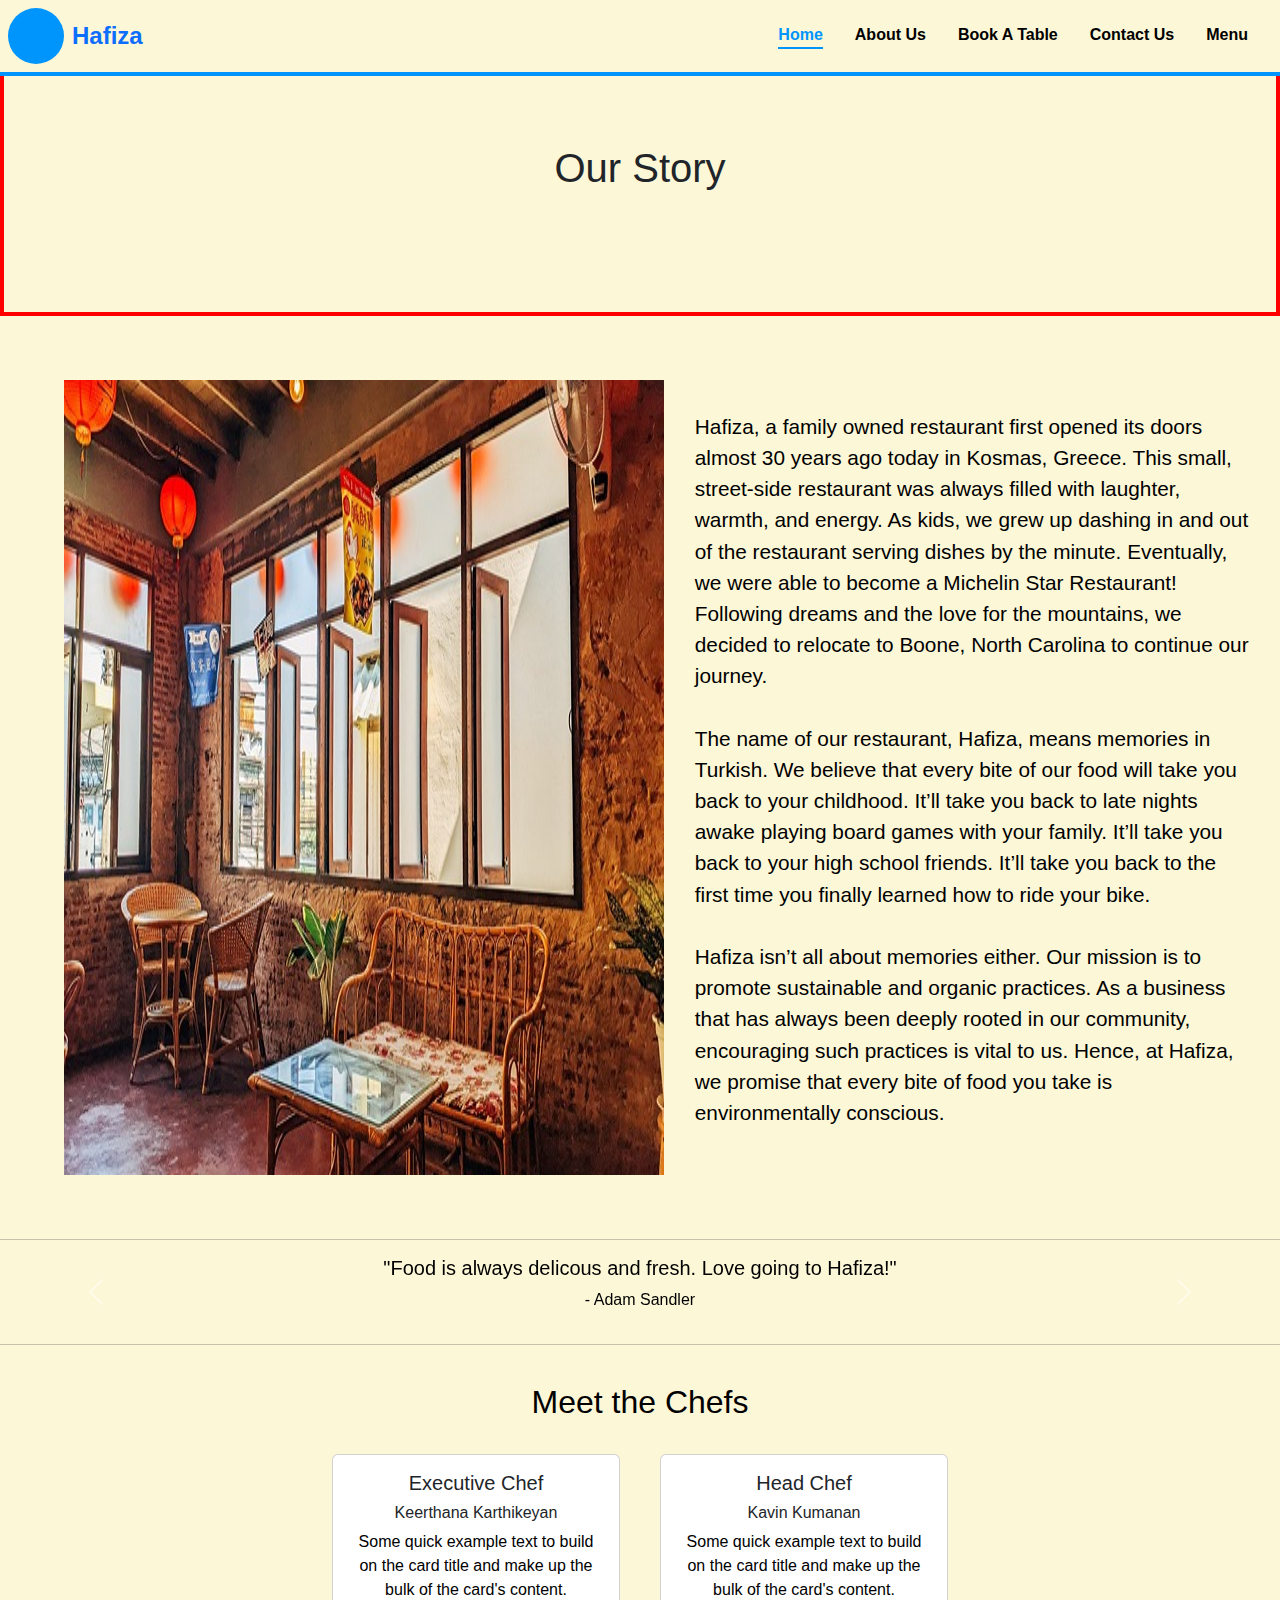
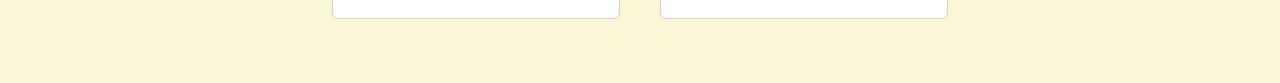
==== commit add06fcf: "Images updated!!" ====
--- a/aboutus.html
+++ b/aboutus.html
@@ -16,68 +16,78 @@
 </head>
 
 <body>
-<header>
-  <nav>
-    <div class="logo">
-        <a href="index.html" class="logo-img-link">
-            <img class="logo-img" src="" alt="">
-        </a>
-        <a href="index.html" class="logo-name">Hafiza</a>
-    </div>
-    <ul class="nav-list">
-        <li class="nav-list-item  navbar-active">
-            <a href="index.html" class="nav-link">
-                Home
-            </a>
-        </li>
-        <li class="nav-list-item">
-            <a href="aboutus.html" class="nav-link">
-                About Us
-            </a>
-        </li>
-        <li class="nav-list-item">
-            <a href="booking.html" class="nav-link">
-                Book A Table
-            </a>
-        </li>
-        <li class="nav-list-item">
-            <a href="contact.html" class="nav-link">
-                Contact Us
-            </a>
-        </li>
-    </ul>
-</nav>
+  <header>
+    <nav>
+        <div class="logo">
+            <a href="index.html" class="logo-img-link">
+                <img class="logo-img" src="images/hafiza.png" alt="">
+            </a>
+            <a href="index.html" class="logo-name">Hafiza</a>
+        </div>
+        <ul class="nav-list">
+            <li class="nav-list-item  navbar-active">
+                <a href="index.html" class="nav-link">
+                    Home
+                </a>
+            </li>
+            <li class="nav-list-item">
+                <a href="aboutus.html" class="nav-link">
+                    About Us
+                </a>
+            </li>
+            <li class="nav-list-item">
+                <a href="book.html" class="nav-link">
+                    Book A Table
+                </a>
+            </li>
+            <li class="nav-list-item">
+                <a href="contact.html" class="nav-link">
+                    Contact Us
+                </a>
+            </li>
+            <li class="nav-list-item">
+                <a href="menu.html" class="nav-link">
+                    Menu
+                </a>
+            </li>
+        </ul>
+    </nav>
 </header>
 <div class="hamburger" onclick="toggleNavMenu()">
-  <i class="fa-solid fa-bars"></i>
+    <i class="fa-solid fa-bars"></i>
 </div>
 <div class="navmenu" id="navMenu">
-  <ul class="navmenu-list">
-      <li class="menu-items">
-          <p>Kavin Kumanan</p>
-          <i class="fa-solid fa-x" onclick="hideNavMenu()"></i>
-      </li>
-      <li class="menu-items navmenu-active">
-          <a href="/index.html" class="menu-links">
-              Home
-          </a>
-      </li>
-      <li class="menu-items">
-          <a href="/aboutus.html" class="menu-links">
-              About Us
-          </a>
-      </li>
-      <li class="menu-items">
-          <a href="/booking.html" class="menu-links">
-              Book A Table
-          </a>
-      </li>
-      <li class="menu-items">
-          <a href="/contact.html" class="menu-links">
-              Contact Us
-          </a>
-      </li>
-  </ul>
+    <ul class="navmenu-list">
+        <li class="menu-items">
+            <p>Kavin Kumanan</p>
+            <i class="fa-solid fa-x" onclick="hideNavMenu()"></i>
+        </li>
+        <li class="menu-items navmenu-active">
+            <a href="/index.html" class="menu-links">
+                Home
+            </a>
+        </li>
+        <li class="menu-items">
+            <a href="/aboutus.html" class="menu-links">
+                About Us
+            </a>
+        </li>
+        <li class="menu-items">
+            <a href="/book.html" class="menu-links">
+                Book A Table
+            </a>
+        </li>
+        <li class="menu-items">
+            <a href="/contact.html" class="menu-links">
+                Contact Us
+            </a>
+        </li>
+        <li class="menu-items">
+            <a href="/menu.html" class="menu-links">
+                Menu
+            </a>
+        </li>
+    </ul>
 </div>
 
       <h1 id="about-us-title">Our Story</h1>
@@ -145,7 +155,6 @@
         <br>
         <div id="chefs">
               <div class="card" style="width: 18rem;">
-                <img src="..." class="card-img-top" alt="...">
                 <div class="card-body">
                   <h5>Executive Chef</h5>
                   <h6>Keerthana Karthikeyan</h6>
@@ -155,7 +164,6 @@
               </div>
 
               <div class="card" style="width: 18rem;">
-                <img src="..." class="card-img-top" alt="...">
                 <div class="card-body">
                   <h5>Head Chef</h5>
                   <h6>Kavin Kumanan</h6>
@@ -163,20 +171,7 @@
                     content.</p>
                 </div>
               </div>
-              <div class="card" style="width: 18rem;">
-                <img src="..." class="card-img-top" alt="...">
-                <div class="card-body">
-                  <p class="card-text">Some quick example text to build on the card title and make up the bulk of the card's
-                    content.</p>
-                </div>
-              </div>
-              <div class="card" style="width: 18rem;">
-                <img src="..." class="card-img-top" alt="...">
-                <div class="card-body">
-                  <p class="card-text">Some quick example text to build on the card title and make up the bulk of the card's
-                    content.</p>
-                </div>
-              </div>
+
         </div>
         
     </div>
--- a/css/aboutus.css
+++ b/css/aboutus.css
@@ -46,7 +46,7 @@
     
 }
 
-@media screen and (max-width: 480px) {
+@media screen and (max-width: 800px) and (min-width: 400px)  {
     #aboutUs{
         display: flex;
     flex-direction: column;
--- a/css/home.css
+++ b/css/home.css
@@ -51,7 +51,7 @@
 
 .about-image {
     grid-area: img;
-    background-color:#0095fd;
+    margin-left: 10%;
 }
 
 .about-section {
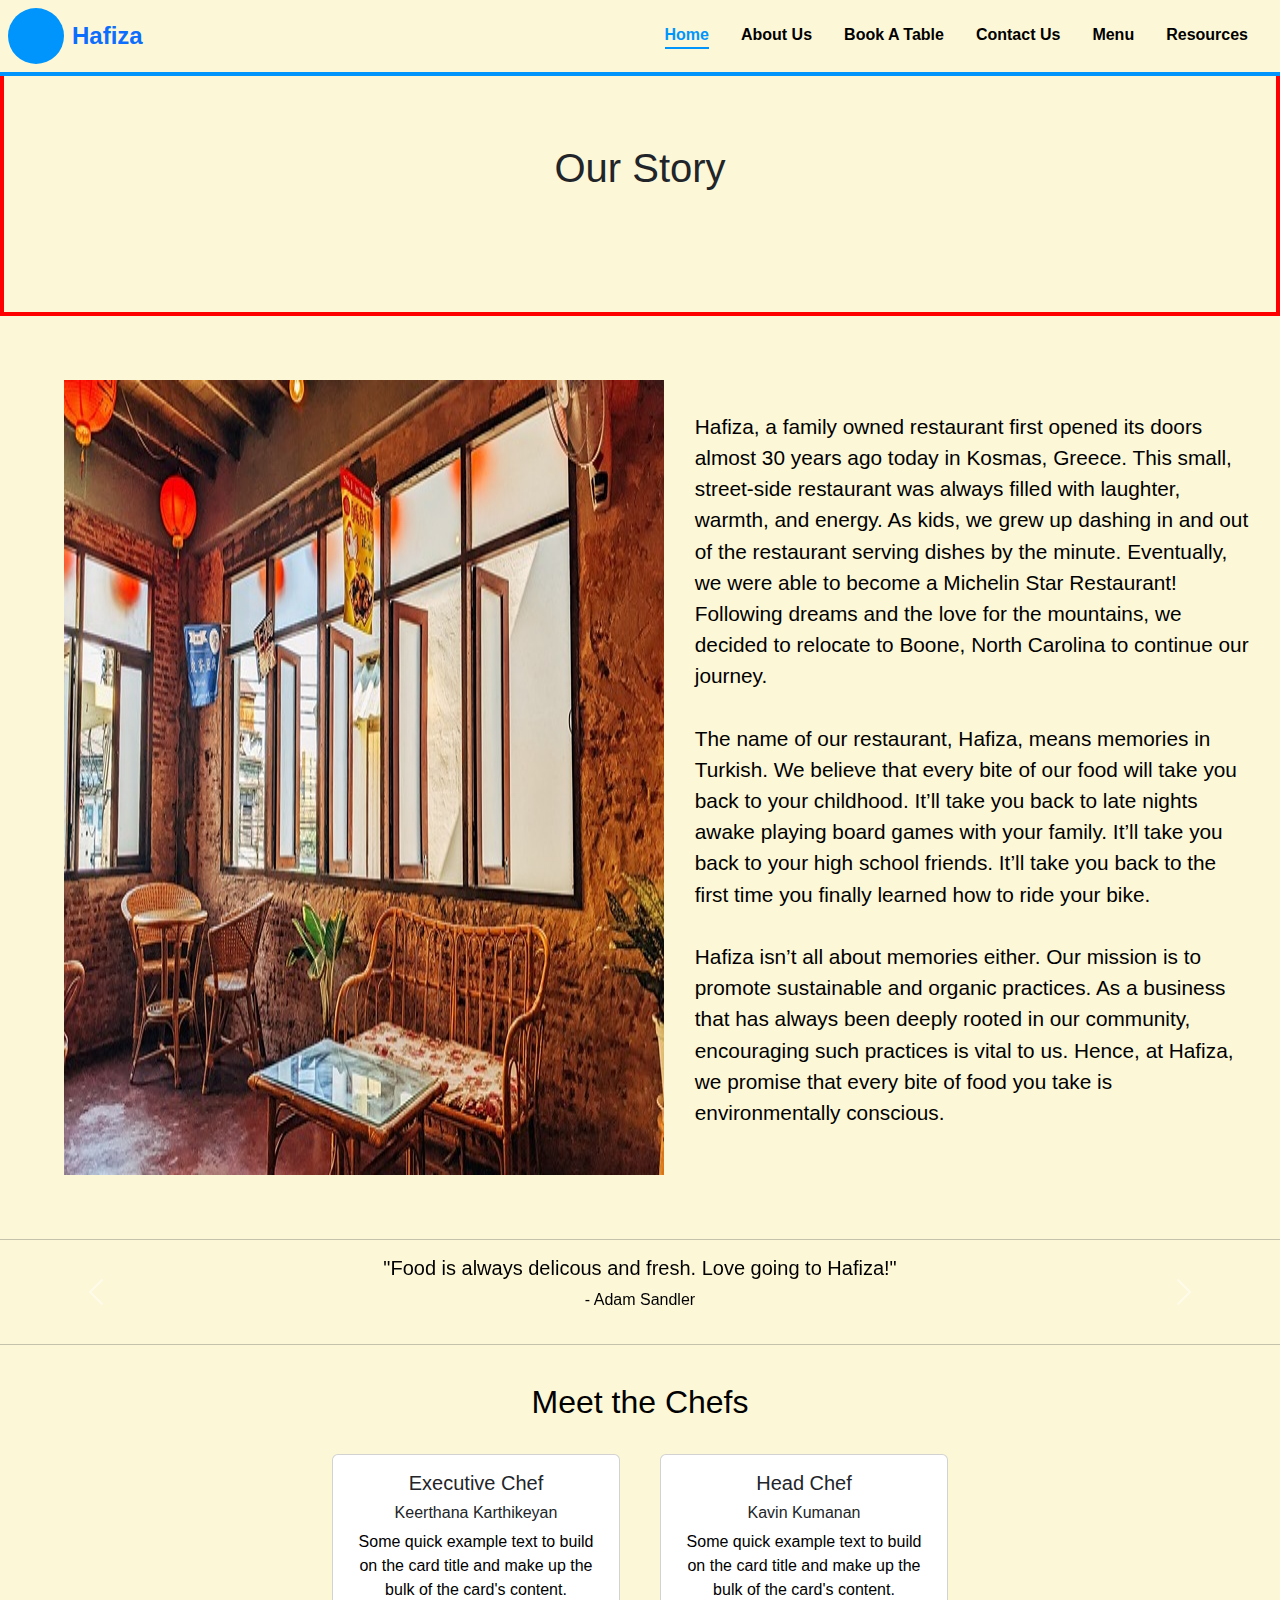
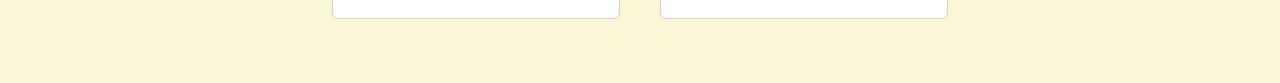
==== commit dfc686e2: "Added Resources" ====
--- a/aboutus.html
+++ b/aboutus.html
@@ -50,6 +50,11 @@
                     Menu
                 </a>
             </li>
+            <li class="nav-list-item">
+                <a href="resources.html" class="nav-link">
+                    Resources
+                </a>
+            </li>
         </ul>
     </nav>
 </header>
@@ -85,6 +90,11 @@
         <li class="menu-items">
             <a href="/menu.html" class="menu-links">
                 Menu
+            </a>
+        </li>
+        <li class="menu-items">
+            <a href="/resources.html" class="menu-links">
+                Resources
             </a>
         </li>
     </ul>
--- a/css/styles2.css
+++ b/css/styles2.css
@@ -159,7 +159,7 @@
 
 .navmenu {
     position: fixed;
-    z-index: 10000;
+    z-index: 1000;
     background-color: rgba(0, 149, 253, 0.9);
     backdrop-filter: blur(0.1rem);
     height: 100%;
@@ -276,6 +276,8 @@
         display: flex;
         /* backdrop-filter: blur(0); */
         border-bottom: 4px #0095fd solid;
+        gap: 10px;
+        justify-content: space-between;
     }
 
     .hamburger {
